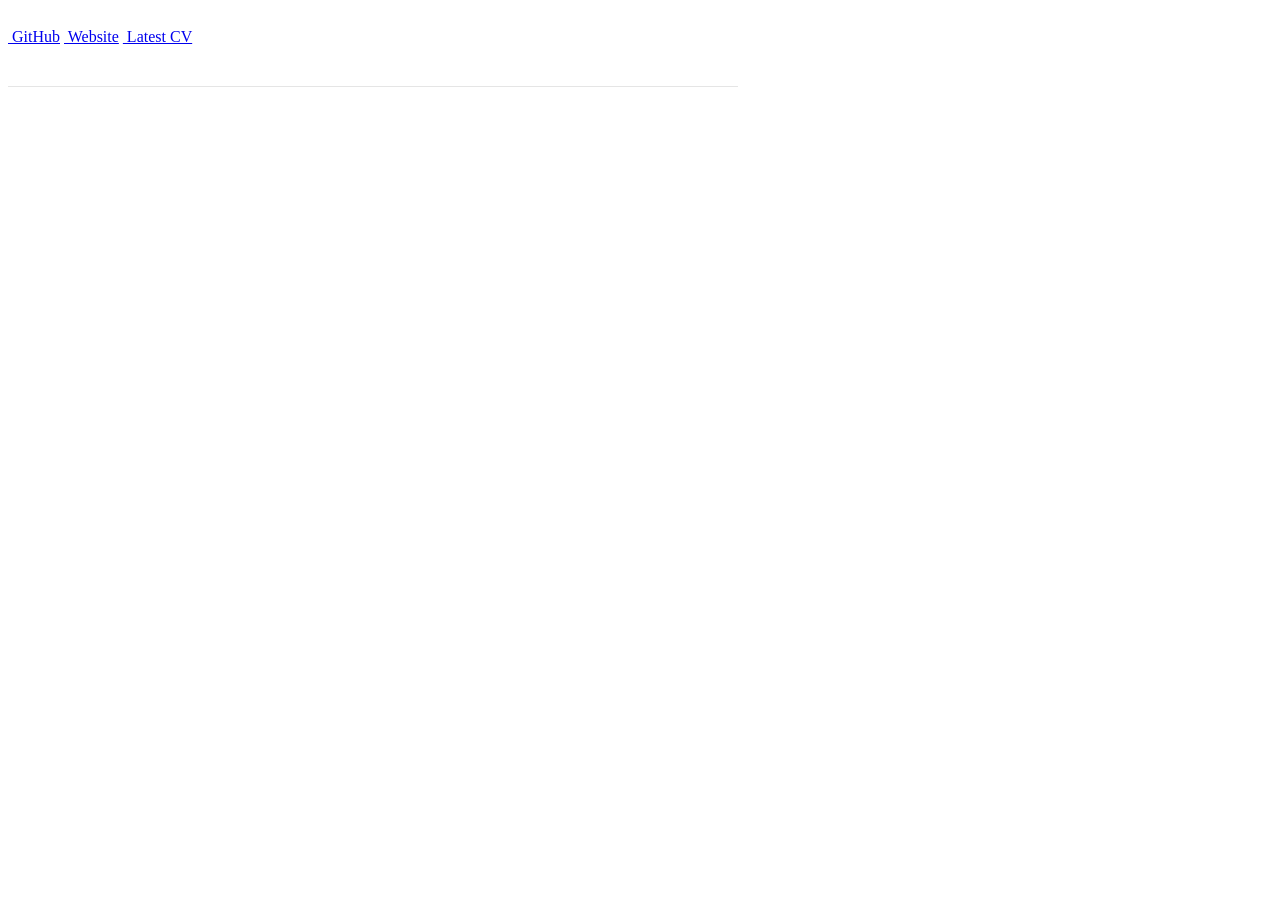
==== index.html @ 7fe65835 "Basic page with list of github projects" ====
<!DOCTYPE html>
<html lang="en">
  <head>
    <meta charset="utf-8">
    <meta http-equiv="X-UA-Compatible" content="IE=edge">
    <meta name="viewport" content="width=device-width, initial-scale=1">
    <meta name="description" content="">
    <meta name="author" content="">
    <link rel="icon" href="favicon.ico">
    <title>Madhur Jain - Full Stack Developer</title>
    <!-- Bootstrap core CSS -->
    <link href="css/bootstrap.min.css" rel="stylesheet">

    <!-- Custom styles for this template -->
    <link href="css/narrow.css" rel="stylesheet">

    <!-- HTML5 shim and Respond.js for IE8 support of HTML5 elements and media queries -->
    <!--[if lt IE 9]>
      <script src="https://oss.maxcdn.com/html5shiv/3.7.2/html5shiv.min.js"></script>
      <script src="https://oss.maxcdn.com/respond/1.4.2/respond.min.js"></script>
    <![endif]-->
  </head>
  <body>
    <div class="container">
      <div class="row text-center">
        <div class="col-lg-12">        
          <a class="btn btn-default" href="https://github.com/madhurjain"><span class="glyphicon glyphicon-home"></span>&nbsp;GitHub</a>
          <a class="btn btn-default" href="http://madhur.me"><span class="glyphicon glyphicon-link"></span>&nbsp;Website</a>
          <a class="btn btn-default" href="http://madhur.me/Madhur_CV_2015.pdf"><span class="glyphicon glyphicon-save"></span>&nbsp;Latest CV</a>
        </div>        
      </div>
      <div id="repos" class="row"></div>

      <footer class="footer">
        <p></p>
      </footer>

    </div> <!-- /container -->
    <script>
      // code credits
      // https://github.com/cheeaun/cheeaun.github.com/blob/master/index.html
      var repos = document.getElementById('repos'), html = '';
      load = function(data) {
        if (!data || !data.data || !data.data.length) return;
        var repositories = data.data, html = '';
        repositories.sort(function(a, b) {
          var aFork = a.fork, bFork = b.fork;
          if (aFork && !bFork) return 1;
          if (!aFork && bFork) return -1;
          return new Date(b.pushed_at) - new Date(a.pushed_at);
        });
        for (var i=0; i<repositories.length; i++) {
          var repo = repositories[i];
          if(repo.fork) { continue; }
          html += '<div class="col-lg-6">' +
            '<div class="panel panel-default">' +
              '<div class="panel-body">' +
                '<a href="' + repo.html_url + '">' + repo.name + '</a>' +
              '</div>' +
            '</div>' +
          '</div>';
        }
        repos.innerHTML = html;
      }
    </script>
    <script src="https://api.github.com/users/madhurjain/repos?callback=load&type=all"></script>
    <script>
      (function(i,s,o,g,r,a,m){i['GoogleAnalyticsObject']=r;i[r]=i[r]||function(){
      (i[r].q=i[r].q||[]).push(arguments)},i[r].l=1*new Date();a=s.createElement(o),
      m=s.getElementsByTagName(o)[0];a.async=1;a.src=g;m.parentNode.insertBefore(a,m)
      })(window,document,'script','//www.google-analytics.com/analytics.js','ga');

      ga('create', 'UA-58125540-1', 'auto');
      ga('send', 'pageview');

    </script>
  </body>
</html>
---- css/narrow.css ----
/* Space out content a bit */
body {
  padding-top: 20px;
  padding-bottom: 20px;
}

/* Everything but the jumbotron gets side spacing for mobile first views */
.header,
#repos,
.footer {
  padding-right: 15px;
  padding-left: 15px;
}

/* Custom page header */
.header {
  border-bottom: 1px solid #e5e5e5;
}
/* Make the masthead heading the same height as the navigation */
.header h3 {
  padding-bottom: 19px;
  margin-top: 0;
  margin-bottom: 0;
  line-height: 40px;
}

/* Custom page footer */
.footer {
  padding-top: 19px;
  color: #777;
  border-top: 1px solid #e5e5e5;
}

/* Customize container */
@media (min-width: 768px) {
  .container {
    max-width: 730px;
  }
}
.container-narrow > hr {
  margin: 30px 0;
}

#repos {
  margin: 40px 0;
}
#repos p + h4 {
  margin-top: 28px;
}

/* Responsive: Portrait tablets and up */
@media screen and (min-width: 768px) {
  /* Remove the padding we set earlier */
  .header,
  .repos,
  .footer {
    padding-right: 0;
    padding-left: 0;
  }
  /* Space out the masthead */
  .header {
    margin-bottom: 30px;
  }  
}
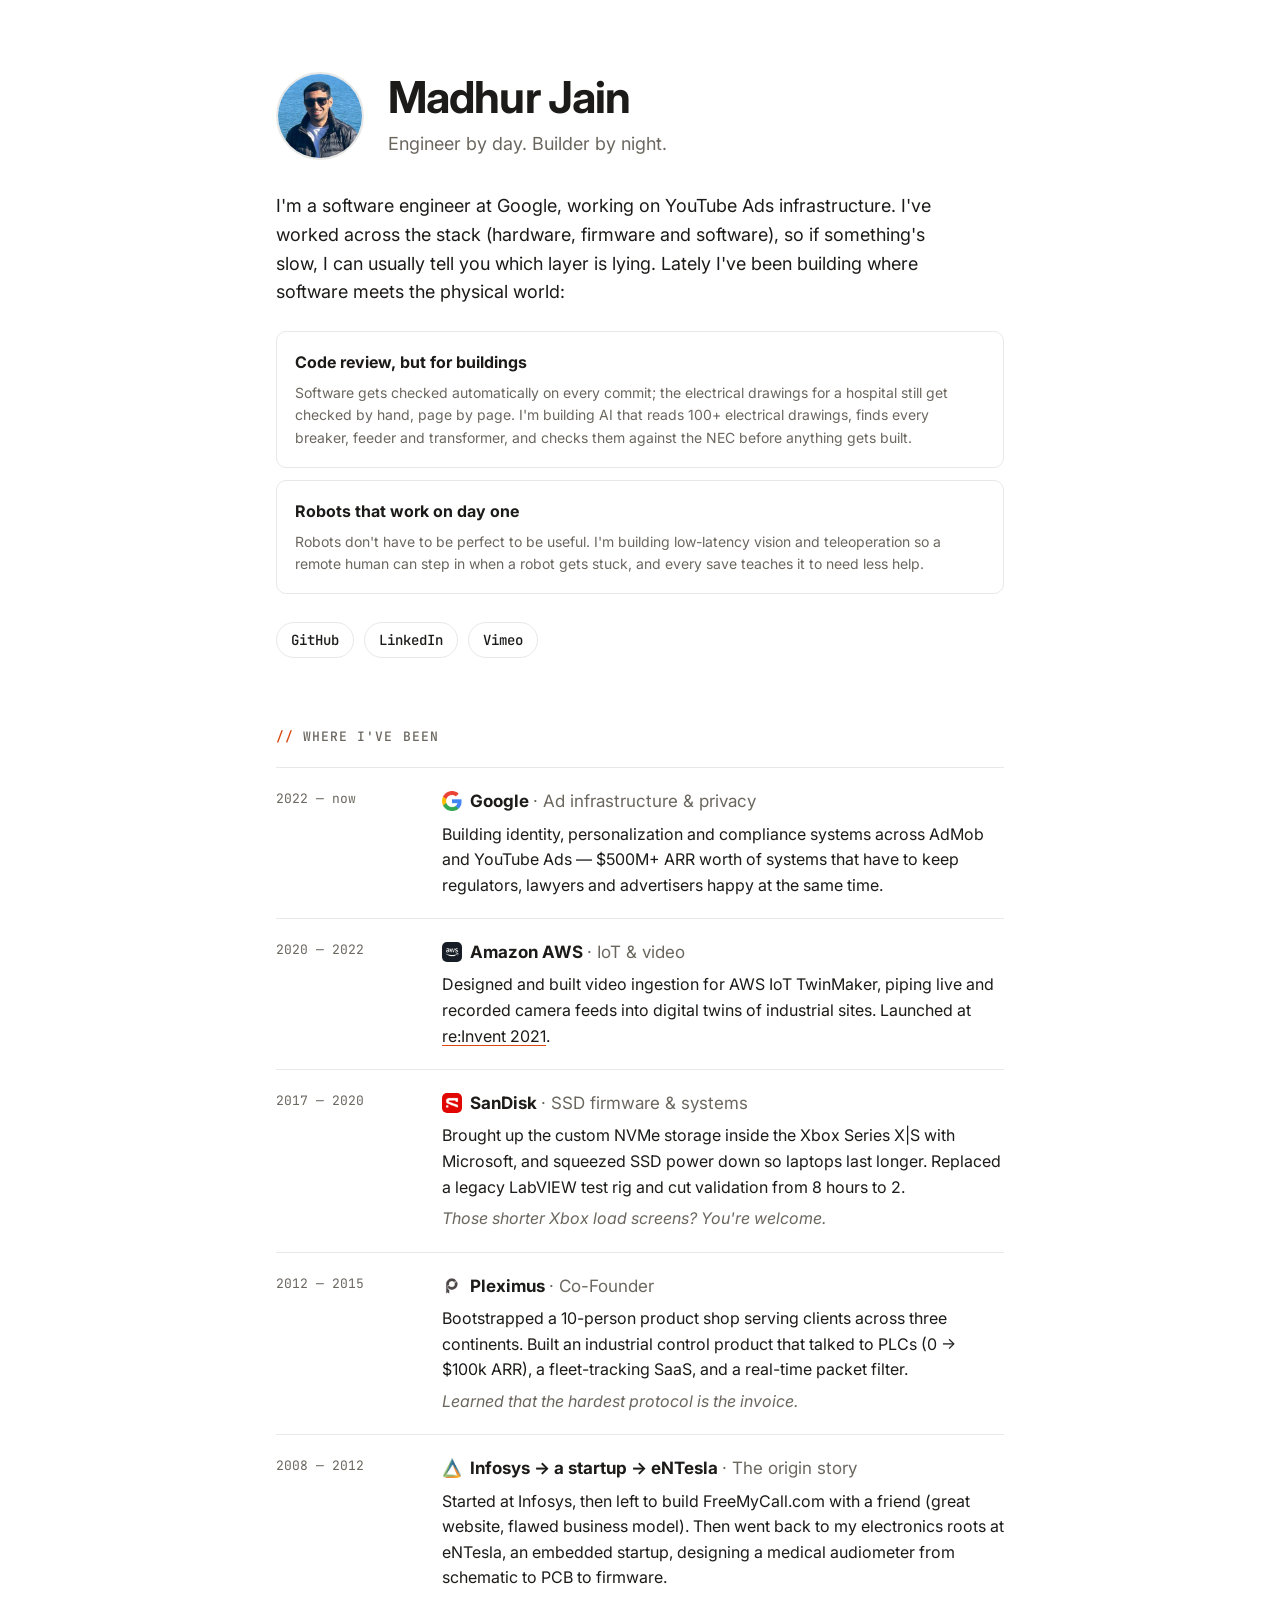
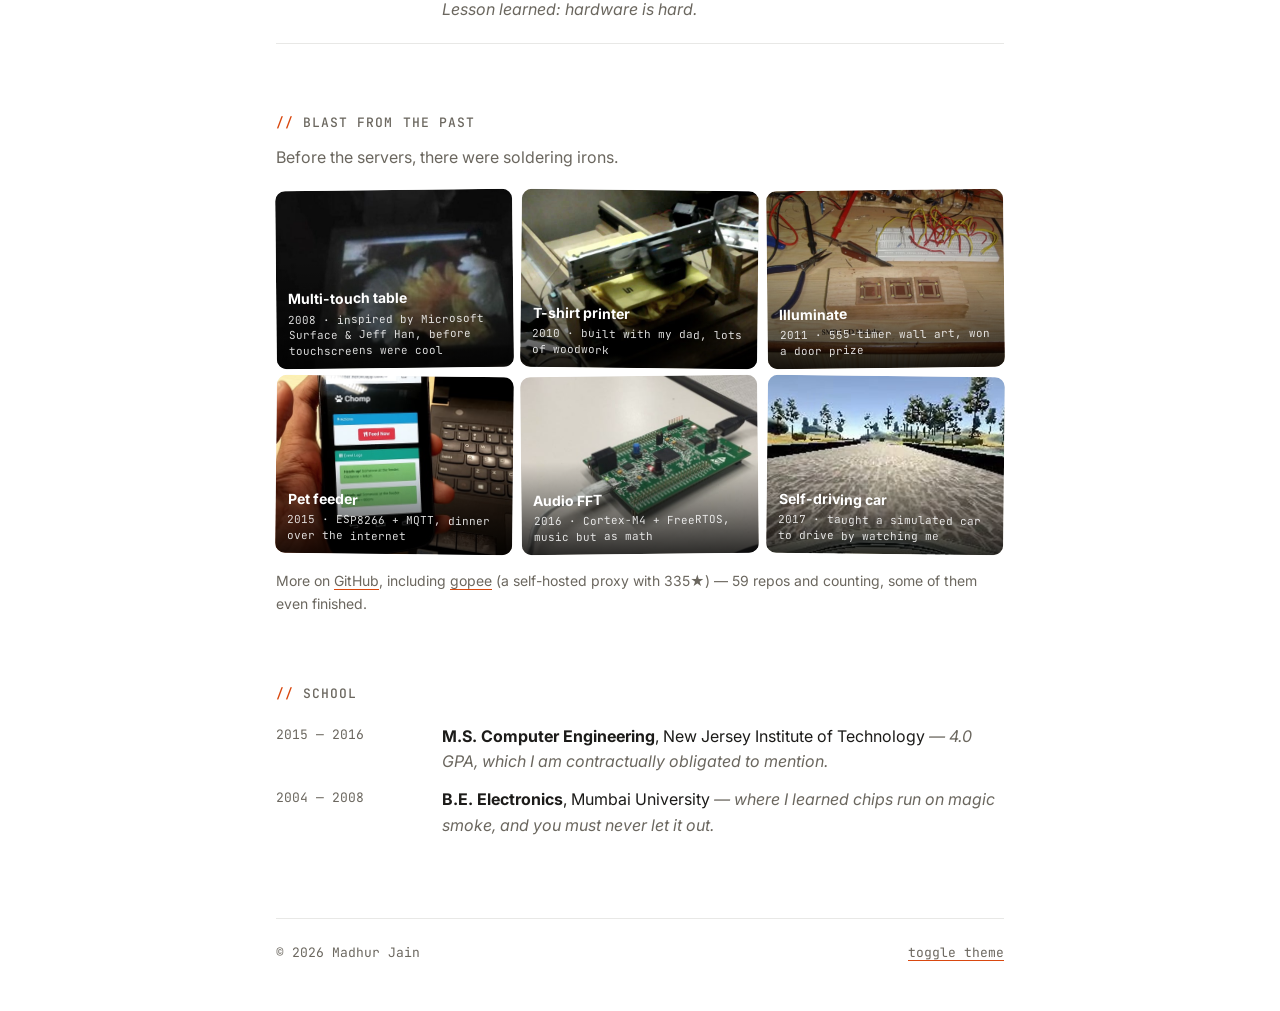
==== commit a79ec609: "update site" ====
--- a/index.html
+++ b/index.html
@@ -1,78 +1,316 @@
-<!DOCTYPE html>
+<!doctype html>
 <html lang="en">
-  <head>
-    <meta charset="utf-8">
-    <meta http-equiv="X-UA-Compatible" content="IE=edge">
-    <meta name="viewport" content="width=device-width, initial-scale=1">
-    <meta name="description" content="">
-    <meta name="author" content="">
-    <link rel="icon" href="favicon.ico">
-    <title>Madhur Jain - Full Stack Developer</title>
-    <!-- Bootstrap core CSS -->
-    <link href="css/bootstrap.min.css" rel="stylesheet">
-
-    <!-- Custom styles for this template -->
-    <link href="css/narrow.css" rel="stylesheet">
-
-    <!-- HTML5 shim and Respond.js for IE8 support of HTML5 elements and media queries -->
-    <!--[if lt IE 9]>
-      <script src="https://oss.maxcdn.com/html5shiv/3.7.2/html5shiv.min.js"></script>
-      <script src="https://oss.maxcdn.com/respond/1.4.2/respond.min.js"></script>
-    <![endif]-->
-  </head>
-  <body>
-    <div class="container">
-      <div class="row text-center">
-        <div class="col-lg-12">        
-          <a class="btn btn-default" href="https://github.com/madhurjain"><span class="glyphicon glyphicon-home"></span>&nbsp;GitHub</a>
-          <a class="btn btn-default" href="http://madhur.me"><span class="glyphicon glyphicon-link"></span>&nbsp;Website</a>
-          <a class="btn btn-default" href="http://madhur.me/Madhur_CV_2015.pdf"><span class="glyphicon glyphicon-save"></span>&nbsp;Latest CV</a>
-        </div>        
-      </div>
-      <div id="repos" class="row"></div>
-
-      <footer class="footer">
-        <p></p>
-      </footer>
-
-    </div> <!-- /container -->
-    <script>
-      // code credits
-      // https://github.com/cheeaun/cheeaun.github.com/blob/master/index.html
-      var repos = document.getElementById('repos'), html = '';
-      load = function(data) {
-        if (!data || !data.data || !data.data.length) return;
-        var repositories = data.data, html = '';
-        repositories.sort(function(a, b) {
-          var aFork = a.fork, bFork = b.fork;
-          if (aFork && !bFork) return 1;
-          if (!aFork && bFork) return -1;
-          return new Date(b.pushed_at) - new Date(a.pushed_at);
-        });
-        for (var i=0; i<repositories.length; i++) {
-          var repo = repositories[i];
-          if(repo.fork) { continue; }
-          html += '<div class="col-lg-6">' +
-            '<div class="panel panel-default">' +
-              '<div class="panel-body">' +
-                '<a href="' + repo.html_url + '">' + repo.name + '</a>' +
-              '</div>' +
-            '</div>' +
-          '</div>';
-        }
-        repos.innerHTML = html;
+<head>
+  <meta charset="utf-8">
+  <meta name="viewport" content="width=device-width, initial-scale=1">
+  <title>Madhur Jain</title>
+  <meta name="description" content="Engineer by day, builder by night. Building where software meets the physical world.">
+  <meta property="og:title" content="Madhur Jain">
+  <meta property="og:description" content="Engineer by day, builder by night. Building where software meets the physical world.">
+  <link rel="icon" href="data:image/svg+xml,<svg xmlns='http://www.w3.org/2000/svg' viewBox='0 0 100 100'><text y='.9em' font-size='90'>⚡</text></svg>">
+  <link rel="preconnect" href="https://fonts.googleapis.com">
+  <link rel="preconnect" href="https://fonts.gstatic.com" crossorigin>
+  <link href="https://fonts.googleapis.com/css2?family=Inter:wght@400;500;600;700&family=JetBrains+Mono:wght@400;500&display=swap" rel="stylesheet">
+  <style>
+    :root {
+      --bg: #ffffff;
+      --surface: #ffffff;
+      --text: #1c1b19;
+      --muted: #6b675f;
+      --line: #e8e8e6;
+      --accent: #d9480f;
+      --accent-soft: #fff0e8;
+      --chip: #f4f4f3;
+    }
+    @media (prefers-color-scheme: dark) {
+      :root:not([data-theme="light"]) {
+        --bg: #121211;
+        --surface: #1a1a18;
+        --text: #ecebe7;
+        --muted: #9a968d;
+        --line: #2c2b28;
+        --accent: #ff8a4c;
+        --accent-soft: #2a1a12;
+        --chip: #232320;
       }
-    </script>
-    <script src="https://api.github.com/users/madhurjain/repos?callback=load&type=all"></script>
-    <script>
-      (function(i,s,o,g,r,a,m){i['GoogleAnalyticsObject']=r;i[r]=i[r]||function(){
-      (i[r].q=i[r].q||[]).push(arguments)},i[r].l=1*new Date();a=s.createElement(o),
-      m=s.getElementsByTagName(o)[0];a.async=1;a.src=g;m.parentNode.insertBefore(a,m)
-      })(window,document,'script','//www.google-analytics.com/analytics.js','ga');
-
-      ga('create', 'UA-58125540-1', 'auto');
-      ga('send', 'pageview');
-
-    </script>
-  </body>
+    }
+    :root[data-theme="dark"] {
+      --bg: #121211;
+      --surface: #1a1a18;
+      --text: #ecebe7;
+      --muted: #9a968d;
+      --line: #2c2b28;
+      --accent: #ff8a4c;
+      --accent-soft: #2a1a12;
+      --chip: #232320;
+    }
+
+    * { box-sizing: border-box; }
+    html { -webkit-text-size-adjust: 100%; }
+    body {
+      margin: 0;
+      background: var(--bg);
+      color: var(--text);
+      font: 16px/1.6 Inter, system-ui, -apple-system, sans-serif;
+    }
+    a { color: inherit; text-decoration-color: var(--accent); text-underline-offset: 3px; }
+    a:hover { color: var(--accent); }
+    .mono { font-family: "JetBrains Mono", ui-monospace, monospace; }
+
+    main { max-width: 760px; margin: 0 auto; padding: 72px 16px 48px; }
+    section { margin-top: 72px; }
+    h2 {
+      font: 500 13px/1 "JetBrains Mono", monospace;
+      letter-spacing: .08em;
+      text-transform: uppercase;
+      color: var(--muted);
+      margin: 0 0 24px;
+    }
+    h2::before { content: "// "; color: var(--accent); }
+
+    /* Hero */
+    .hero { display: flex; gap: 24px; align-items: center; }
+    .hero img {
+      width: 88px; height: 88px; border-radius: 50%;
+      border: 2px solid var(--line); flex-shrink: 0;
+    }
+    h1 { font-size: clamp(32px, 6vw, 44px); line-height: 1.1; margin: 0 0 8px; letter-spacing: -.02em; }
+    .tagline { font-size: 18px; color: var(--muted); margin: 0; }
+    .intro { font-size: 18px; margin: 32px 0 0; max-width: 62ch; }
+    .links { display: flex; flex-wrap: wrap; gap: 10px; margin-top: 28px; }
+    .links a {
+      font: 500 14px/1 "JetBrains Mono", monospace;
+      text-decoration: none;
+      padding: 10px 14px;
+      border: 1px solid var(--line);
+      border-radius: 999px;
+      background: var(--surface);
+    }
+    .links a:hover { border-color: var(--accent); }
+
+
+    /* Experience */
+    .job { display: grid; grid-template-columns: 150px 1fr; gap: 16px; padding: 20px 0; border-top: 1px solid var(--line); }
+    .job:last-child { border-bottom: 1px solid var(--line); }
+    .when { font: 13px/1.7 "JetBrains Mono", monospace; color: var(--muted); }
+    .job h3 { margin: 0; font-size: 17px; }
+    .job h3 span { font-weight: 400; color: var(--muted); }
+    .logo {
+      display: inline-block; width: 20px; height: 20px; margin-right: 8px;
+      vertical-align: -4px; border-radius: 5px; object-fit: contain;
+    }
+    .job p { margin: 6px 0 0; }
+    .aside { color: var(--muted); font-style: italic; }
+
+    /* Projects */
+    .grid { display: grid; grid-template-columns: repeat(3, 1fr); gap: 12px; }
+    .card {
+      display: block; text-decoration: none;
+      padding: 18px; border: 1px solid var(--line); border-radius: 10px;
+      background: var(--surface);
+      transition: border-color .15s, transform .15s;
+    }
+    a.card:hover { border-color: var(--accent); transform: translateY(-2px); color: inherit; }
+    .card h3 { margin: 0 0 4px; font-size: 16px; display: flex; justify-content: space-between; gap: 8px; }
+    .card h3 small { font: 400 12px/1.8 "JetBrains Mono", monospace; color: var(--muted); white-space: nowrap; }
+    .card p { margin: 0; font-size: 14px; color: var(--muted); }
+    .more { margin-top: 16px; font-size: 14px; color: var(--muted); }
+    .lede { margin: -8px 0 20px; color: var(--muted); }
+    .quest-card { display: flex; flex-direction: column; gap: 6px; }
+    .quest-card h3 { margin: 0; }
+    .quest-card p { flex: 1; margin: 0; }
+    .exploring-now { margin-top: 24px; grid-template-columns: 1fr; }
+
+    /* Collage */
+    .collage { display: grid; grid-template-columns: repeat(3, 1fr); gap: 8px; }
+    .tile {
+      position: relative; display: block; overflow: hidden;
+      aspect-ratio: 4 / 3; border-radius: 10px; background: var(--chip);
+      text-decoration: none; color: #fff;
+    }
+    .tile:nth-child(odd) { transform: rotate(-.6deg); }
+    .tile:nth-child(even) { transform: rotate(.6deg); }
+    .tile img {
+      width: 100%; height: 100%; object-fit: cover; display: block;
+      filter: saturate(.85); transition: transform .3s, filter .3s;
+    }
+    .tile span {
+      position: absolute; inset: auto 0 0 0; padding: 28px 12px 10px;
+      background: linear-gradient(transparent, rgba(0,0,0,.8));
+      display: flex; flex-direction: column; gap: 2px;
+    }
+    .tile b { font-size: 14px; }
+    .tile i { font: 11px/1.4 "JetBrains Mono", monospace; font-style: normal; opacity: .85; }
+    .tile:hover { color: #fff; transform: rotate(0) scale(1.02); z-index: 1; }
+    .tile:hover img { transform: scale(1.06); filter: none; }
+    .tile { transition: transform .2s; }
+
+    /* Education */
+    .edu { display: grid; gap: 12px; }
+    .edu div { display: grid; grid-template-columns: 150px 1fr; gap: 16px; }
+    .edu p { margin: 0; }
+
+    footer {
+      margin-top: 80px; padding-top: 24px; border-top: 1px solid var(--line);
+      display: flex; justify-content: space-between; flex-wrap: wrap; gap: 12px;
+      font: 13px/1.5 "JetBrains Mono", monospace; color: var(--muted);
+    }
+    footer button {
+      font: inherit; color: inherit; background: none; border: 0; cursor: pointer; padding: 0;
+      text-decoration: underline; text-decoration-color: var(--accent); text-underline-offset: 3px;
+    }
+
+    @media (max-width: 600px) {
+      main { padding-top: 48px; }
+      .hero { flex-direction: column; align-items: flex-start; gap: 16px; }
+      .job, .edu div { grid-template-columns: 1fr; gap: 4px; }
+      .grid { grid-template-columns: 1fr; }
+      .collage { grid-template-columns: repeat(2, 1fr); }
+    }
+  </style>
+</head>
+<body>
+<main>
+
+  <header>
+    <div class="hero">
+      <img src="images/avatar.jpg" alt="Madhur Jain" width="88" height="88">
+      <div>
+        <h1>Madhur Jain</h1>
+        <p class="tagline">Engineer by day. Builder by night.</p>
+      </div>
+    </div>
+    <p class="intro">
+      I'm a software engineer at Google, working on YouTube Ads infrastructure. I've worked
+      across the stack (hardware, firmware and software), so if something's slow, I can usually
+      tell you which layer is lying. Lately I've been building where software meets the physical world:
+    </p>
+    <div class="grid exploring-now">
+      <div class="card quest-card">
+        <h3>Code review, but for buildings</h3>
+        <p>Software gets checked automatically on every commit; the electrical drawings for a hospital still get checked by hand, page by page. I'm building AI that reads 100+ electrical drawings, finds every breaker, feeder and transformer, and checks them against the NEC before anything gets built.</p>
+      </div>
+      <div class="card quest-card">
+        <h3>Robots that work on day one</h3>
+        <p>Robots don't have to be perfect to be useful. I'm building low-latency vision and teleoperation so a remote human can step in when a robot gets stuck, and every save teaches it to need less help.</p>
+      </div>
+    </div>
+    <nav class="links">
+      <a href="https://github.com/madhurjain">GitHub</a>
+      <a href="https://www.linkedin.com/in/mformadhur/">LinkedIn</a>
+      <a href="https://vimeo.com/madj">Vimeo</a>
+    </nav>
+  </header>
+
+  <section>
+    <h2>Where I've been</h2>
+
+    <div class="job">
+      <div class="when">2022 — now</div>
+      <div>
+        <h3><img class="logo" src="images/google-com-logo.png" alt="" width="20" height="20">Google <span>· Ad infrastructure &amp; privacy</span></h3>
+        <p>Building identity, personalization and compliance systems across AdMob and YouTube Ads — $500M+ ARR worth of systems that have to keep regulators, lawyers and advertisers happy at the same time.</p>
+      </div>
+    </div>
+
+    <div class="job">
+      <div class="when">2020 — 2022</div>
+      <div>
+        <h3><img class="logo" src="images/aws-com-logo.png" alt="" width="20" height="20">Amazon AWS <span>· IoT &amp; video</span></h3>
+        <p>Designed and built video ingestion for AWS IoT TwinMaker, piping live and recorded camera feeds into digital twins of industrial sites. Launched at <a href="https://youtu.be/fdBKRyhC9Yk?t=835">re:Invent 2021</a>.</p>
+      </div>
+    </div>
+
+    <div class="job">
+      <div class="when">2017 — 2020</div>
+      <div>
+        <h3><img class="logo" src="images/sandiskstorage-com-logo.png" alt="" width="20" height="20">SanDisk <span>· SSD firmware &amp; systems</span></h3>
+        <p>Brought up the custom NVMe storage inside the Xbox Series X|S with Microsoft, and squeezed SSD power down so laptops last longer. Replaced a legacy LabVIEW test rig and cut validation from 8 hours to 2.</p>
+        <p class="aside">Those shorter Xbox load screens? You're welcome.</p>
+      </div>
+    </div>
+
+    <div class="job">
+      <div class="when">2012 — 2015</div>
+      <div>
+        <h3><img class="logo" src="images/pleximus-com-logo.png" alt="" width="20" height="20">Pleximus <span>· Co-Founder</span></h3>
+        <p>Bootstrapped a 10-person product shop serving clients across three continents. Built an industrial control product that talked to PLCs (0 → $100k ARR), a fleet-tracking SaaS, and a real-time packet filter.</p>
+        <p class="aside">Learned that the hardest protocol is the invoice.</p>
+      </div>
+    </div>
+
+    <div class="job">
+      <div class="when">2008 — 2012</div>
+      <div>
+        <h3><img class="logo" src="images/entesla-com-logo.png" alt="" width="20" height="20">Infosys → a startup → eNTesla <span>· The origin story</span></h3>
+        <p>Started at Infosys, then left to build FreeMyCall.com with a friend (great website, flawed business model). Then went back to my electronics roots at eNTesla, an embedded startup, designing a medical audiometer from schematic to PCB to firmware.</p>
+        <p class="aside">Lesson learned: hardware is hard.</p>
+      </div>
+    </div>
+  </section>
+
+  <section>
+    <h2>Blast from the past</h2>
+    <p class="lede">Before the servers, there were soldering irons.</p>
+    <div class="collage">
+      <a class="tile" href="https://vimeo.com/1017538">
+        <img src="images/past/touch-table.jpg" alt="Multi-touch table" loading="lazy">
+        <span><b>Multi-touch table</b><i>2008 · inspired by Microsoft Surface &amp; Jeff Han, before touchscreens were cool</i></span>
+      </a>
+      <a class="tile" href="https://vimeo.com/12826549">
+        <img src="images/past/tshirt-printer.jpg" alt="DIY T-shirt printer" loading="lazy">
+        <span><b>T-shirt printer</b><i>2010 · built with my dad, lots of woodwork</i></span>
+      </a>
+      <a class="tile" href="https://vimeo.com/116242785">
+        <img src="images/past/illuminate.jpg" alt="Illuminate" loading="lazy">
+        <span><b>Illuminate</b><i>2011 · 555-timer wall art, won a door prize</i></span>
+      </a>
+      <a class="tile" href="https://vimeo.com/148812555">
+        <img src="images/past/pet-feeder.jpg" alt="Pet feeder" loading="lazy">
+        <span><b>Pet feeder</b><i>2015 · ESP8266 + MQTT, dinner over the internet</i></span>
+      </a>
+      <a class="tile" href="https://vimeo.com/185353851">
+        <img src="images/past/audio-fft.jpg" alt="Audio FFT" loading="lazy">
+        <span><b>Audio FFT</b><i>2016 · Cortex-M4 + FreeRTOS, music but as math</i></span>
+      </a>
+      <a class="tile" href="https://vimeo.com/231326907">
+        <img src="images/past/self-driving.jpg" alt="Self-driving car simulation" loading="lazy">
+        <span><b>Self-driving car</b><i>2017 · taught a simulated car to drive by watching me</i></span>
+      </a>
+    </div>
+    <p class="more">More on <a href="https://github.com/madhurjain?tab=repositories">GitHub</a>, including <a href="https://github.com/madhurjain/gopee">gopee</a> (a self-hosted proxy with 335★) — 59 repos and counting, some of them even finished.</p>
+  </section>
+
+  <section>
+    <h2>School</h2>
+    <div class="edu">
+      <div>
+        <span class="when">2015 — 2016</span>
+        <p><b>M.S. Computer Engineering</b>, New Jersey Institute of Technology <span class="aside">— 4.0 GPA, which I am contractually obligated to mention.</span></p>
+      </div>
+      <div>
+        <span class="when">2004 — 2008</span>
+        <p><b>B.E. Electronics</b>, Mumbai University <span class="aside">— where I learned chips run on magic smoke, and you must never let it out.</span></p>
+      </div>
+    </div>
+  </section>
+
+  <footer>
+    <span>© <span id="y">2026</span> Madhur Jain</span>
+    <button id="theme" type="button">toggle theme</button>
+  </footer>
+
+</main>
+<script>
+  document.getElementById('y').textContent = new Date().getFullYear();
+  document.getElementById('theme').addEventListener('click', () => {
+    const root = document.documentElement;
+    const dark = root.dataset.theme
+      ? root.dataset.theme === 'dark'
+      : matchMedia('(prefers-color-scheme: dark)').matches;
+    root.dataset.theme = dark ? 'light' : 'dark';
+  });
+  console.log('%cHey, fellow view-sourcer 👋', 'color:#d9480f;font-weight:600');
+</script>
+</body>
 </html>
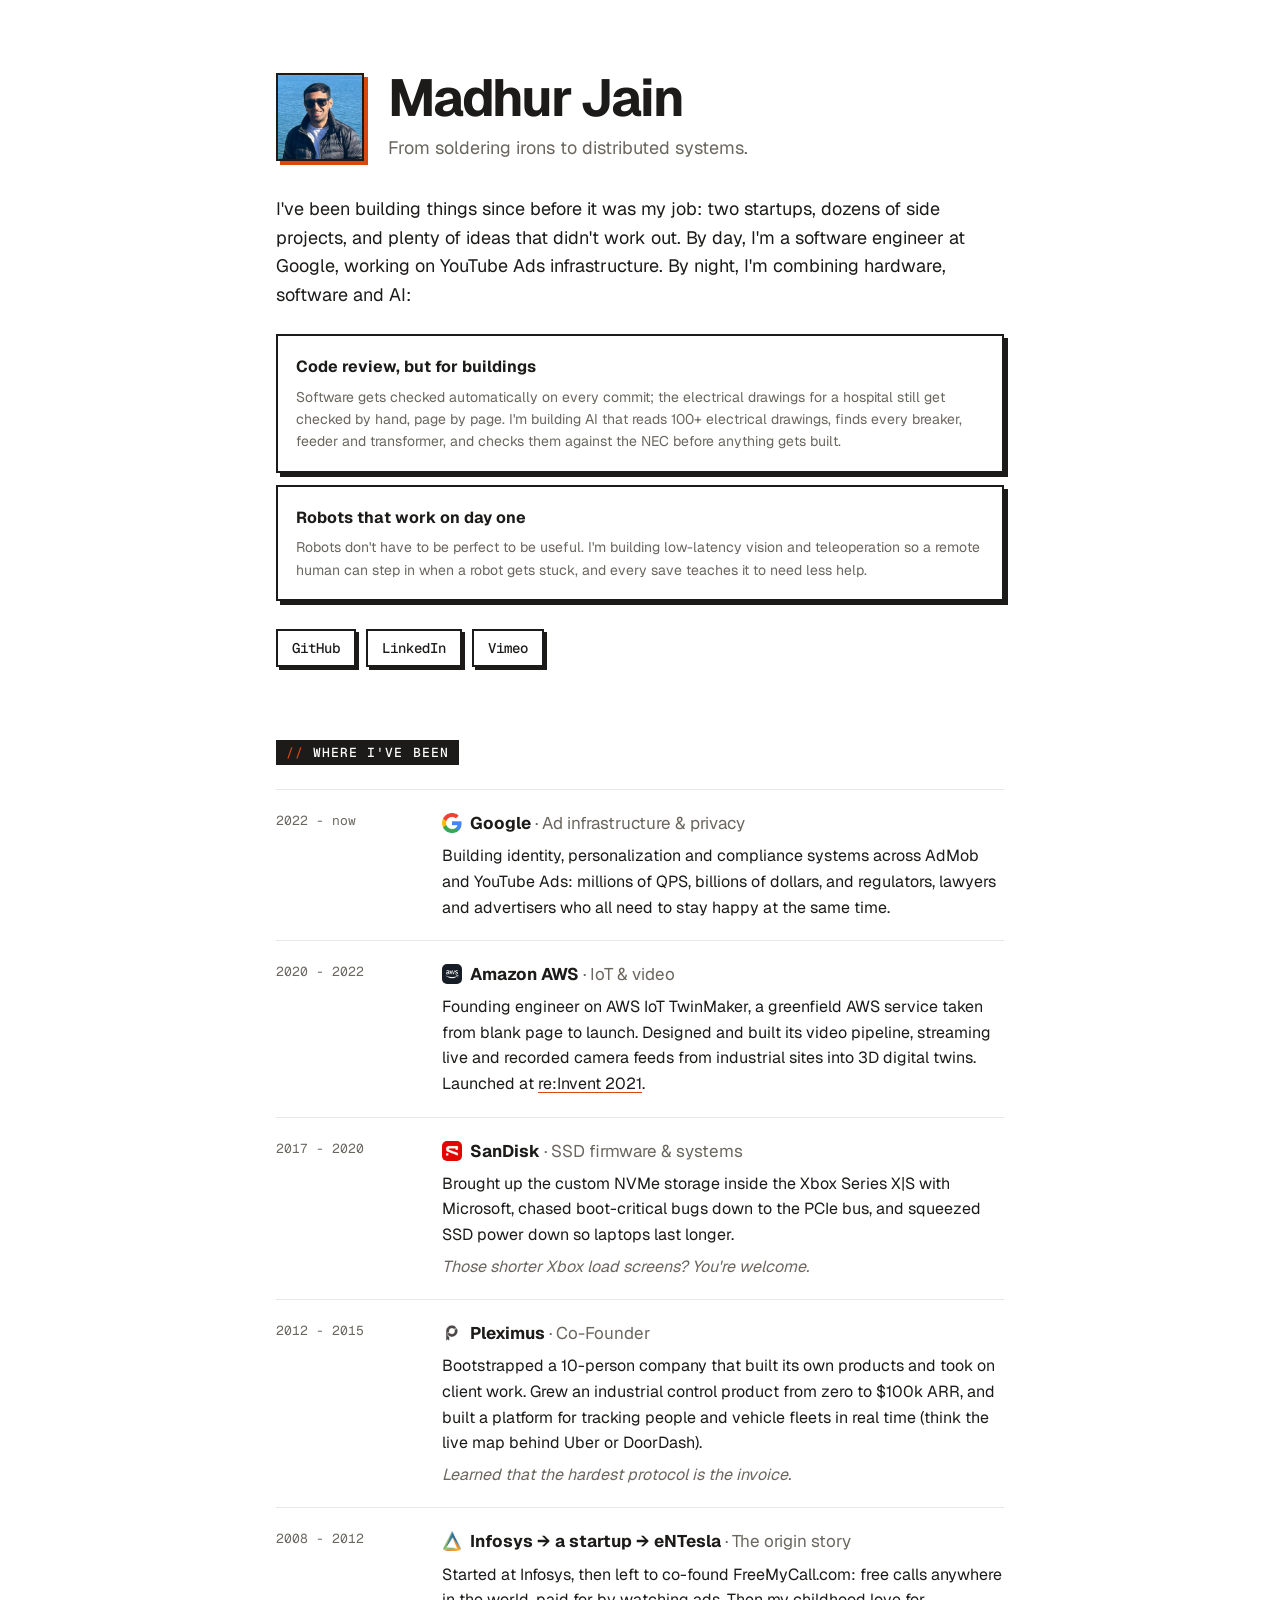
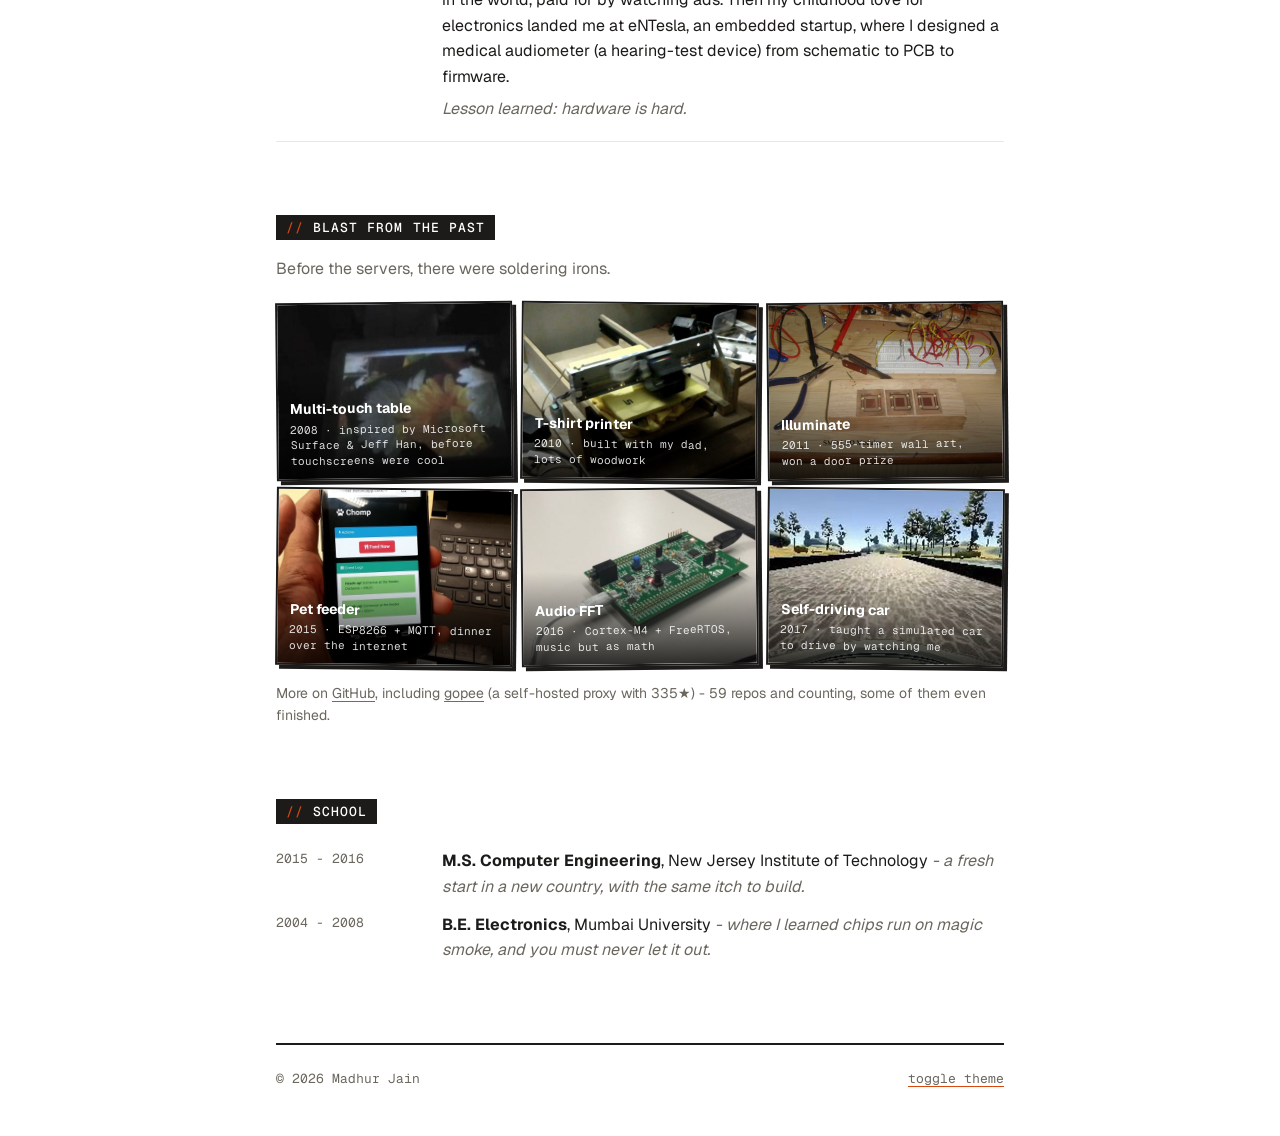
==== commit d3632c75: "updates" ====
--- a/index.html
+++ b/index.html
@@ -4,13 +4,13 @@
   <meta charset="utf-8">
   <meta name="viewport" content="width=device-width, initial-scale=1">
   <title>Madhur Jain</title>
-  <meta name="description" content="Engineer by day, builder by night. Building where software meets the physical world.">
+  <meta name="description" content="From soldering irons to distributed systems. Software engineer at Google, building with hardware, software and AI on nights and weekends.">
   <meta property="og:title" content="Madhur Jain">
-  <meta property="og:description" content="Engineer by day, builder by night. Building where software meets the physical world.">
+  <meta property="og:description" content="From soldering irons to distributed systems. Software engineer at Google, building with hardware, software and AI on nights and weekends.">
   <link rel="icon" href="data:image/svg+xml,<svg xmlns='http://www.w3.org/2000/svg' viewBox='0 0 100 100'><text y='.9em' font-size='90'>⚡</text></svg>">
   <link rel="preconnect" href="https://fonts.googleapis.com">
   <link rel="preconnect" href="https://fonts.gstatic.com" crossorigin>
-  <link href="https://fonts.googleapis.com/css2?family=Inter:wght@400;500;600;700&family=JetBrains+Mono:wght@400;500&display=swap" rel="stylesheet">
+  <link href="https://fonts.googleapis.com/css2?family=Geist:wght@400;500;600;700&family=Geist+Mono:wght@400;500&display=swap" rel="stylesheet">
   <style>
     :root {
       --bg: #ffffff;
@@ -51,19 +51,23 @@
       margin: 0;
       background: var(--bg);
       color: var(--text);
-      font: 16px/1.6 Inter, system-ui, -apple-system, sans-serif;
+      font: 16px/1.6 Geist, system-ui, -apple-system, sans-serif;
     }
     a { color: inherit; text-decoration-color: var(--accent); text-underline-offset: 3px; }
     a:hover { color: var(--accent); }
-    .mono { font-family: "JetBrains Mono", ui-monospace, monospace; }
+    ::selection { background: var(--accent); color: #fff; }
+    .mono { font-family: "Geist Mono", ui-monospace, monospace; }
 
     main { max-width: 760px; margin: 0 auto; padding: 72px 16px 48px; }
     section { margin-top: 72px; }
     h2 {
-      font: 500 13px/1 "JetBrains Mono", monospace;
+      display: inline-block;
+      font: 500 13px/1 "Geist Mono", monospace;
       letter-spacing: .08em;
       text-transform: uppercase;
-      color: var(--muted);
+      color: var(--bg);
+      background: var(--text);
+      padding: 6px 10px;
       margin: 0 0 24px;
     }
     h2::before { content: "// "; color: var(--accent); }
@@ -71,28 +75,29 @@
     /* Hero */
     .hero { display: flex; gap: 24px; align-items: center; }
     .hero img {
-      width: 88px; height: 88px; border-radius: 50%;
-      border: 2px solid var(--line); flex-shrink: 0;
-    }
-    h1 { font-size: clamp(32px, 6vw, 44px); line-height: 1.1; margin: 0 0 8px; letter-spacing: -.02em; }
+      width: 88px; height: 88px; object-fit: cover;
+      border: 2px solid var(--text); box-shadow: 4px 4px 0 var(--accent); flex-shrink: 0;
+    }
+    h1 { font-size: clamp(36px, 7vw, 52px); font-weight: 700; line-height: 1; margin: 0 0 10px; letter-spacing: -.04em; }
     .tagline { font-size: 18px; color: var(--muted); margin: 0; }
     .intro { font-size: 18px; margin: 32px 0 0; max-width: 62ch; }
     .links { display: flex; flex-wrap: wrap; gap: 10px; margin-top: 28px; }
     .links a {
-      font: 500 14px/1 "JetBrains Mono", monospace;
+      font: 500 14px/1 "Geist Mono", monospace;
       text-decoration: none;
       padding: 10px 14px;
-      border: 1px solid var(--line);
-      border-radius: 999px;
+      border: 2px solid var(--text);
       background: var(--surface);
-    }
-    .links a:hover { border-color: var(--accent); }
+      box-shadow: 3px 3px 0 var(--text);
+      transition: transform .1s, box-shadow .1s;
+    }
+    .links a:hover { transform: translate(3px, 3px); box-shadow: 0 0 0 var(--text); background: var(--accent-soft); }
 
 
     /* Experience */
     .job { display: grid; grid-template-columns: 150px 1fr; gap: 16px; padding: 20px 0; border-top: 1px solid var(--line); }
     .job:last-child { border-bottom: 1px solid var(--line); }
-    .when { font: 13px/1.7 "JetBrains Mono", monospace; color: var(--muted); }
+    .when { font: 13px/1.7 "Geist Mono", monospace; color: var(--muted); }
     .job h3 { margin: 0; font-size: 17px; }
     .job h3 span { font-weight: 400; color: var(--muted); }
     .logo {
@@ -106,13 +111,14 @@
     .grid { display: grid; grid-template-columns: repeat(3, 1fr); gap: 12px; }
     .card {
       display: block; text-decoration: none;
-      padding: 18px; border: 1px solid var(--line); border-radius: 10px;
+      padding: 18px; border: 2px solid var(--text);
       background: var(--surface);
-      transition: border-color .15s, transform .15s;
-    }
-    a.card:hover { border-color: var(--accent); transform: translateY(-2px); color: inherit; }
+      box-shadow: 4px 4px 0 var(--text);
+      transition: transform .12s, box-shadow .12s;
+    }
+    a.card:hover { transform: translate(-2px, -2px); box-shadow: 6px 6px 0 var(--accent); color: inherit; }
     .card h3 { margin: 0 0 4px; font-size: 16px; display: flex; justify-content: space-between; gap: 8px; }
-    .card h3 small { font: 400 12px/1.8 "JetBrains Mono", monospace; color: var(--muted); white-space: nowrap; }
+    .card h3 small { font: 400 12px/1.8 "Geist Mono", monospace; color: var(--muted); white-space: nowrap; }
     .card p { margin: 0; font-size: 14px; color: var(--muted); }
     .more { margin-top: 16px; font-size: 14px; color: var(--muted); }
     .lede { margin: -8px 0 20px; color: var(--muted); }
@@ -125,7 +131,8 @@
     .collage { display: grid; grid-template-columns: repeat(3, 1fr); gap: 8px; }
     .tile {
       position: relative; display: block; overflow: hidden;
-      aspect-ratio: 4 / 3; border-radius: 10px; background: var(--chip);
+      aspect-ratio: 4 / 3; background: var(--chip);
+      border: 2px solid var(--text); box-shadow: 4px 4px 0 var(--text);
       text-decoration: none; color: #fff;
     }
     .tile:nth-child(odd) { transform: rotate(-.6deg); }
@@ -140,10 +147,10 @@
       display: flex; flex-direction: column; gap: 2px;
     }
     .tile b { font-size: 14px; }
-    .tile i { font: 11px/1.4 "JetBrains Mono", monospace; font-style: normal; opacity: .85; }
-    .tile:hover { color: #fff; transform: rotate(0) scale(1.02); z-index: 1; }
+    .tile i { font: 11px/1.4 "Geist Mono", monospace; font-style: normal; opacity: .85; }
+    .tile:hover { color: #fff; transform: rotate(0) scale(1.02); box-shadow: 6px 6px 0 var(--accent); z-index: 1; }
     .tile:hover img { transform: scale(1.06); filter: none; }
-    .tile { transition: transform .2s; }
+    .tile { transition: transform .2s, box-shadow .2s; }
 
     /* Education */
     .edu { display: grid; gap: 12px; }
@@ -151,9 +158,9 @@
     .edu p { margin: 0; }
 
     footer {
-      margin-top: 80px; padding-top: 24px; border-top: 1px solid var(--line);
+      margin-top: 80px; padding-top: 24px; border-top: 2px solid var(--text);
       display: flex; justify-content: space-between; flex-wrap: wrap; gap: 12px;
-      font: 13px/1.5 "JetBrains Mono", monospace; color: var(--muted);
+      font: 13px/1.5 "Geist Mono", monospace; color: var(--muted);
     }
     footer button {
       font: inherit; color: inherit; background: none; border: 0; cursor: pointer; padding: 0;
@@ -177,13 +184,13 @@
       <img src="images/avatar.jpg" alt="Madhur Jain" width="88" height="88">
       <div>
         <h1>Madhur Jain</h1>
-        <p class="tagline">Engineer by day. Builder by night.</p>
+        <p class="tagline">From soldering irons to distributed systems.</p>
       </div>
     </div>
     <p class="intro">
-      I'm a software engineer at Google, working on YouTube Ads infrastructure. I've worked
-      across the stack (hardware, firmware and software), so if something's slow, I can usually
-      tell you which layer is lying. Lately I've been building where software meets the physical world:
+      I've been building things since before it was my job: two startups, dozens of side projects,
+      and plenty of ideas that didn't work out. By day, I'm a software engineer at Google, working
+      on YouTube Ads infrastructure. By night, I'm combining hardware, software and AI:
     </p>
     <div class="grid exploring-now">
       <div class="card quest-card">
@@ -206,44 +213,44 @@
     <h2>Where I've been</h2>
 
     <div class="job">
-      <div class="when">2022 — now</div>
+      <div class="when">2022 - now</div>
       <div>
         <h3><img class="logo" src="images/google-com-logo.png" alt="" width="20" height="20">Google <span>· Ad infrastructure &amp; privacy</span></h3>
-        <p>Building identity, personalization and compliance systems across AdMob and YouTube Ads — $500M+ ARR worth of systems that have to keep regulators, lawyers and advertisers happy at the same time.</p>
-      </div>
-    </div>
-
-    <div class="job">
-      <div class="when">2020 — 2022</div>
+        <p>Building identity, personalization and compliance systems across AdMob and YouTube Ads: millions of QPS, billions of dollars, and regulators, lawyers and advertisers who all need to stay happy at the same time.</p>
+      </div>
+    </div>
+
+    <div class="job">
+      <div class="when">2020 - 2022</div>
       <div>
         <h3><img class="logo" src="images/aws-com-logo.png" alt="" width="20" height="20">Amazon AWS <span>· IoT &amp; video</span></h3>
-        <p>Designed and built video ingestion for AWS IoT TwinMaker, piping live and recorded camera feeds into digital twins of industrial sites. Launched at <a href="https://youtu.be/fdBKRyhC9Yk?t=835">re:Invent 2021</a>.</p>
-      </div>
-    </div>
-
-    <div class="job">
-      <div class="when">2017 — 2020</div>
+        <p>Founding engineer on AWS IoT TwinMaker, a greenfield AWS service taken from blank page to launch. Designed and built its video pipeline, streaming live and recorded camera feeds from industrial sites into 3D digital twins. Launched at <a href="https://youtu.be/fdBKRyhC9Yk?t=835">re:Invent 2021</a>.</p>
+      </div>
+    </div>
+
+    <div class="job">
+      <div class="when">2017 - 2020</div>
       <div>
         <h3><img class="logo" src="images/sandiskstorage-com-logo.png" alt="" width="20" height="20">SanDisk <span>· SSD firmware &amp; systems</span></h3>
-        <p>Brought up the custom NVMe storage inside the Xbox Series X|S with Microsoft, and squeezed SSD power down so laptops last longer. Replaced a legacy LabVIEW test rig and cut validation from 8 hours to 2.</p>
+        <p>Brought up the custom NVMe storage inside the Xbox Series X|S with Microsoft, chased boot-critical bugs down to the PCIe bus, and squeezed SSD power down so laptops last longer.</p>
         <p class="aside">Those shorter Xbox load screens? You're welcome.</p>
       </div>
     </div>
 
     <div class="job">
-      <div class="when">2012 — 2015</div>
+      <div class="when">2012 - 2015</div>
       <div>
         <h3><img class="logo" src="images/pleximus-com-logo.png" alt="" width="20" height="20">Pleximus <span>· Co-Founder</span></h3>
-        <p>Bootstrapped a 10-person product shop serving clients across three continents. Built an industrial control product that talked to PLCs (0 → $100k ARR), a fleet-tracking SaaS, and a real-time packet filter.</p>
+        <p>Bootstrapped a 10-person company that built its own products and took on client work. Grew an industrial control product from zero to $100k ARR, and built a platform for tracking people and vehicle fleets in real time (think the live map behind Uber or DoorDash).</p>
         <p class="aside">Learned that the hardest protocol is the invoice.</p>
       </div>
     </div>
 
     <div class="job">
-      <div class="when">2008 — 2012</div>
+      <div class="when">2008 - 2012</div>
       <div>
         <h3><img class="logo" src="images/entesla-com-logo.png" alt="" width="20" height="20">Infosys → a startup → eNTesla <span>· The origin story</span></h3>
-        <p>Started at Infosys, then left to build FreeMyCall.com with a friend (great website, flawed business model). Then went back to my electronics roots at eNTesla, an embedded startup, designing a medical audiometer from schematic to PCB to firmware.</p>
+        <p>Started at Infosys, then left to co-found FreeMyCall.com: free calls anywhere in the world, paid for by watching ads. Then my childhood love for electronics landed me at eNTesla, an embedded startup, where I designed a medical audiometer (a hearing-test device) from schematic to PCB to firmware.</p>
         <p class="aside">Lesson learned: hardware is hard.</p>
       </div>
     </div>
@@ -278,19 +285,19 @@
         <span><b>Self-driving car</b><i>2017 · taught a simulated car to drive by watching me</i></span>
       </a>
     </div>
-    <p class="more">More on <a href="https://github.com/madhurjain?tab=repositories">GitHub</a>, including <a href="https://github.com/madhurjain/gopee">gopee</a> (a self-hosted proxy with 335★) — 59 repos and counting, some of them even finished.</p>
+    <p class="more">More on <a href="https://github.com/madhurjain?tab=repositories">GitHub</a>, including <a href="https://github.com/madhurjain/gopee">gopee</a> (a self-hosted proxy with 335★) - 59 repos and counting, some of them even finished.</p>
   </section>
 
   <section>
     <h2>School</h2>
     <div class="edu">
       <div>
-        <span class="when">2015 — 2016</span>
-        <p><b>M.S. Computer Engineering</b>, New Jersey Institute of Technology <span class="aside">— 4.0 GPA, which I am contractually obligated to mention.</span></p>
-      </div>
-      <div>
-        <span class="when">2004 — 2008</span>
-        <p><b>B.E. Electronics</b>, Mumbai University <span class="aside">— where I learned chips run on magic smoke, and you must never let it out.</span></p>
+        <span class="when">2015 - 2016</span>
+        <p><b>M.S. Computer Engineering</b>, New Jersey Institute of Technology <span class="aside">- a fresh start in a new country, with the same itch to build.</span></p>
+      </div>
+      <div>
+        <span class="when">2004 - 2008</span>
+        <p><b>B.E. Electronics</b>, Mumbai University <span class="aside">- where I learned chips run on magic smoke, and you must never let it out.</span></p>
       </div>
     </div>
   </section>
